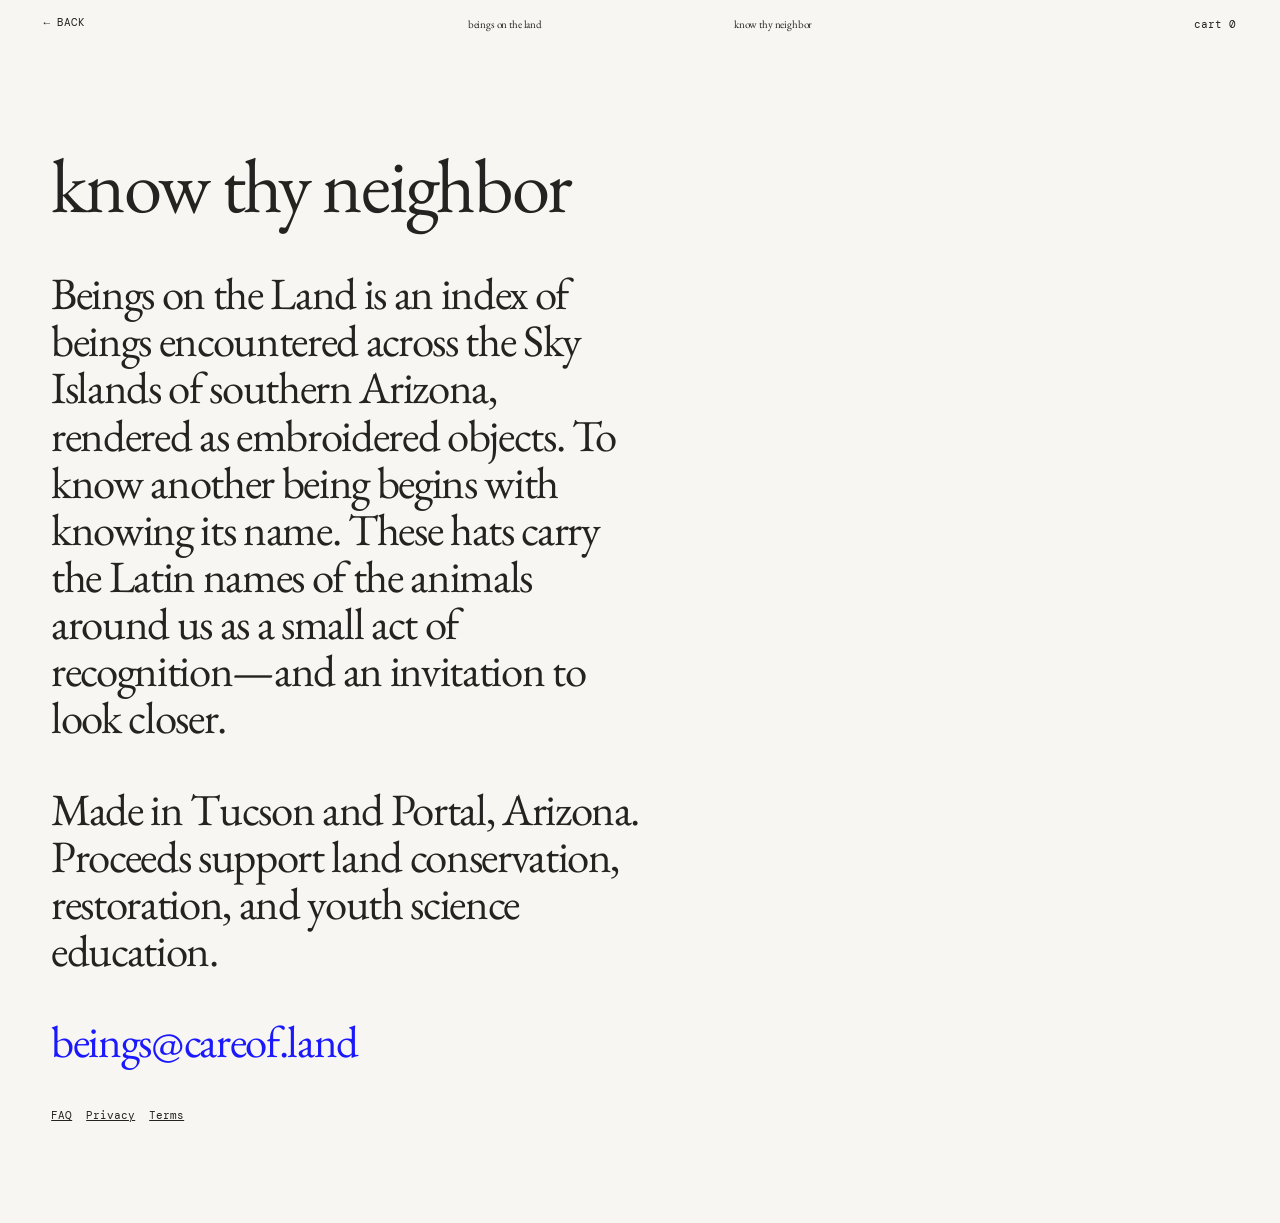
==== about.html @ 35c015ee "Initial site" ====
<!doctype html>
<html lang="en"><head><meta charset="utf-8"><meta name="viewport" content="width=device-width, initial-scale=1"><title>know thy neighbor — beings on the land</title><link rel="stylesheet" href="style.css"></head>
<body class="text-page about-page"><header class="site-header"><a class="site-title" href="index.html">beings on the land</a><nav aria-label="Primary"><a href="index.html">beings on the land</a><a href="about.html" aria-current="page">know thy neighbor</a></nav><button class="cart-toggle" type="button" aria-expanded="false" aria-controls="cart-drawer">cart <span data-cart-count>0</span></button></header><main class="prose"><h1>know thy neighbor</h1><p>Beings on the Land is an index of beings encountered across the Sky Islands of southern Arizona, rendered as embroidered objects. To know another being begins with knowing its name. These hats carry the Latin names of the animals around us as a small act of recognition—and an invitation to look closer.</p><p>Made in Tucson and Portal, Arizona. Proceeds support land conservation, restoration, and youth science education.</p><p class="contact"><a href="mailto:beings@careof.land">beings@careof.land</a></p><p class="page-links"><a href="faq.html">FAQ</a> <a href="privacy.html">Privacy</a> <a href="terms.html">Terms</a></p></main><a class="back-link" href="index.html">← BACK</a><div id="cart-root"></div><script src="products.js"></script><script src="cart.js"></script></body></html>
---- style.css ----
@import url('https://fonts.googleapis.com/css2?family=DM+Mono:wght@400&family=EB+Garamond:wght@400&display=swap');
@font-face { font-family:"Alte Haas Grotesk"; src:url("fonts/AlteHaasGroteskBold.ttf") format("truetype"); font-style:normal; font-weight:700; font-display:swap; }
:root { --paper:#f8f6f2; --ink:#242321; --blue:rgba(2,0,255,.9); --line:rgba(36,35,33,.25); }
* { box-sizing:border-box; } html { background:var(--paper); } body { margin:0; color:var(--ink); background:var(--paper); font-family:"DM Mono", monospace; font-size:11px; } a { color:inherit; } button { font:inherit; color:inherit; }
.site-header { position:fixed; inset:0 0 auto; z-index:2; display:grid; grid-template-columns:1fr auto 1fr; align-items:center; padding:17px 3.4vw; pointer-events:none; } .site-header a,.site-header button { pointer-events:auto; } .site-title { font-family:"EB Garamond",Garamond,serif; font-size:11px; font-weight:400; line-height:1.1; letter-spacing:-.014em; text-decoration:none; visibility:hidden; } nav { display:flex; gap:15vw; } nav a { font-family:"EB Garamond",Garamond,serif; font-size:11px; font-weight:400; line-height:1.1; letter-spacing:-.014em; text-decoration:none; } nav a:hover,.prose a:hover { text-decoration:underline; } .cart-toggle { justify-self:end; border:0; padding:0; background:none; cursor:pointer; }
.animal-index { position:relative; z-index:1; padding:62px 16px 8vh; max-width:1000px; } .animal { position:relative; width:max-content; max-width:100%; } .animal-link { position:relative; z-index:2; display:block; font-family:"EB Garamond",Garamond,serif; font-style:italic; font-weight:400; font-size:clamp(2.8rem,4vw,4rem); line-height:1.05; letter-spacing:-.03em; text-decoration:none; white-space:nowrap; } .animal-image { position:absolute; z-index:1; left:55%; top:38%; width:min(42vw,470px); aspect-ratio:4/3; object-fit:cover; opacity:0; transform:translate(-12%,-46%) scale(.97); transition:opacity .2s ease,transform .25s ease; pointer-events:none; } .animal:hover .animal-image,.animal:focus-within .animal-image { opacity:1; transform:translate(-12%,-46%) scale(1); pointer-events:auto; }
.filter-nav { position:fixed; z-index:3; bottom:8px; left:50%; display:flex; gap:13px; transform:translateX(-50%); align-items:center; white-space:nowrap; } .filter-nav button { padding:0; border:0; background:none; color:rgba(0,0,0,.75); font-family:"Diatype Mono Variable","DM Mono",monospace; font-size:.55rem; font-style:normal; font-weight:450; line-height:1.1; letter-spacing:0; font-variation-settings:'slnt' 0,'MONO' 1; text-transform:lowercase; cursor:pointer; } .filter-nav button:hover,.filter-nav button:focus-visible,.filter-nav button[aria-pressed="true"] { text-decoration:underline; text-underline-offset:2px; }
.back-link { position:fixed; z-index:21; top:17px; left:3.4vw; color:inherit; font-family:"DM Mono",monospace; font-size:11px; line-height:1; text-decoration:none; } .back-link:hover,.back-link:focus-visible { text-decoration:underline; text-underline-offset:2px; } .product-page .site-title { visibility:hidden; }
.index-page { background:transparent; } .landing { position:fixed; z-index:0; inset:0; display:flex; overflow:hidden; align-items:flex-start; justify-content:flex-start; background:var(--blue); color:rgba(255,255,255,.8); transition:opacity .24s ease,visibility .24s; } .landing-dismiss { position:fixed; z-index:50; inset:0; width:100%; height:100%; border:0; padding:0; background:transparent; cursor:pointer; } .landing.is-gone,.landing-dismiss.is-gone { opacity:0; visibility:hidden; pointer-events:none; } .overlay-1 { --text-style:"overlay"; display:block; margin:10px 0 0 16px; color:rgba(255,255,255,.8); font-family:"Alte Haas Grotesk","Arial Rounded MT Bold",Arial,sans-serif; font-size:22vw; font-style:normal; font-weight:700; line-height:1; letter-spacing:-.025em; text-align:left; white-space:nowrap; } .overlay-1 a { color:rgba(255,255,255,.8); border-bottom:0 solid rgba(127,127,127,.2); text-decoration:none; } .overlay-1 .trademark { position:static; display:inline; margin-left:.025em; color:inherit; font-family:inherit; font-size:.56em; font-weight:inherit; line-height:1; vertical-align:baseline; } .landing > span { position:absolute; bottom:10px; font-size:10px; color:rgba(255,255,255,.8); }
.product { display:grid; grid-template-columns:minmax(0,1.25fr) minmax(260px,.75fr); gap:7vw; max-width:1240px; margin:auto; padding:96px 4vw 7vw; } .product-image { width:100%; aspect-ratio:4/3; object-fit:cover; } .product-info { align-self:start; padding-top:10px; } .product h1,.prose h1 { margin:0 0 28px; font-family:"EB Garamond",Garamond,serif; font-size:clamp(3.4rem,6vw,6rem); font-style:normal; font-weight:400; line-height:1.05; letter-spacing:-.03em; } .price { margin-bottom:32px; font-size:13px; } fieldset { border:0; margin:0 0 34px; padding:0; } legend { margin-bottom:12px; } .color-options { display:flex; flex-wrap:wrap; gap:8px; } .color-options button { border:1px solid var(--ink); padding:8px 10px; background:transparent; cursor:pointer; } .color-options button[aria-pressed="true"] { background:var(--ink); color:var(--paper); } .add-button { width:100%; border:1px solid var(--ink); padding:13px; background:var(--ink); color:var(--paper); cursor:pointer; } .add-button:hover { background:transparent; color:var(--ink); }
.prose { max-width:700px; padding:145px 4vw 10vh; } .prose p { max-width:590px; font-family:"EB Garamond",Garamond,serif; font-size:clamp(2rem,3.5vw,3.2rem); line-height:1.05; letter-spacing:-.03em; }
.contact a { color:var(--blue); text-decoration:none; } .contact a:hover,.contact a:focus-visible { text-decoration:none; } .page-links { display:flex; gap:14px; font-family:"Diatype Mono Variable","DM Mono",monospace !important; font-size:11px !important; letter-spacing:0 !important; } .about-page .site-title { visibility:hidden; } .faq section { margin:0 0 58px; } .faq h2 { margin:0 0 16px; font-family:"EB Garamond",Garamond,serif; font-size:clamp(2.8rem,4vw,4rem); font-style:italic; font-weight:400; line-height:1; letter-spacing:-.03em; } .faq h3 { margin:24px 0 5px; font-family:"Diatype Mono Variable","DM Mono",monospace; font-size:11px; font-weight:400; } .faq h3 + p,.terms p { margin:0; font-size:clamp(1.35rem,2vw,1.8rem); line-height:1.03; }
.cart-backdrop { position:fixed; z-index:29; inset:0; background:rgba(36,35,33,.16); } .cart-drawer { position:fixed; z-index:30; top:0; right:0; height:100%; width:min(440px,100%); padding:30px; background:var(--paper); border-left:1px solid var(--ink); transform:translateX(101%); transition:transform .25s ease; display:flex; flex-direction:column; } .cart-drawer.open { transform:translateX(0); } .cart-head { display:flex; justify-content:space-between; margin-bottom:35px; } .cart-close { border:0; padding:0; background:none; cursor:pointer; } .cart-item { display:grid; grid-template-columns:76px 1fr auto; gap:12px; margin-bottom:18px; } .cart-item img { width:76px; height:57px; object-fit:cover; } .cart-item p { margin:0 0 5px; } .remove { align-self:end; border:0; padding:0; background:none; text-decoration:underline; cursor:pointer; } .cart-footer { margin-top:auto; border-top:1px solid var(--line); padding-top:16px; } .checkout { display:block; width:100%; margin-top:14px; border:1px solid var(--ink); padding:13px; background:var(--ink); color:var(--paper); text-align:center; text-decoration:none; }
@media (max-width:650px) { .site-header { padding:18px 18px; grid-template-columns:1fr auto; } .site-title { visibility:visible; font-size:11px; } .site-header nav { display:none; } .animal-index { padding:62px 18px 50px; } .animal-link { font-size:13vw; line-height:1.05; white-space:normal; } .animal-image { display:none; } .filter-nav { bottom:11px; gap:9px; max-width:100%; overflow-x:auto; padding:0 12px; } .filter-nav button { font-size:.5rem; } .back-link { top:18px; left:18px; font-size:11px; } .overlay-1 { margin:15px 0 0 15px; font-size:22vw; } .product { display:block; padding:65px 18px 9vh; } .product-info { padding-top:28px; } .prose { padding:110px 18px 9vh; } }
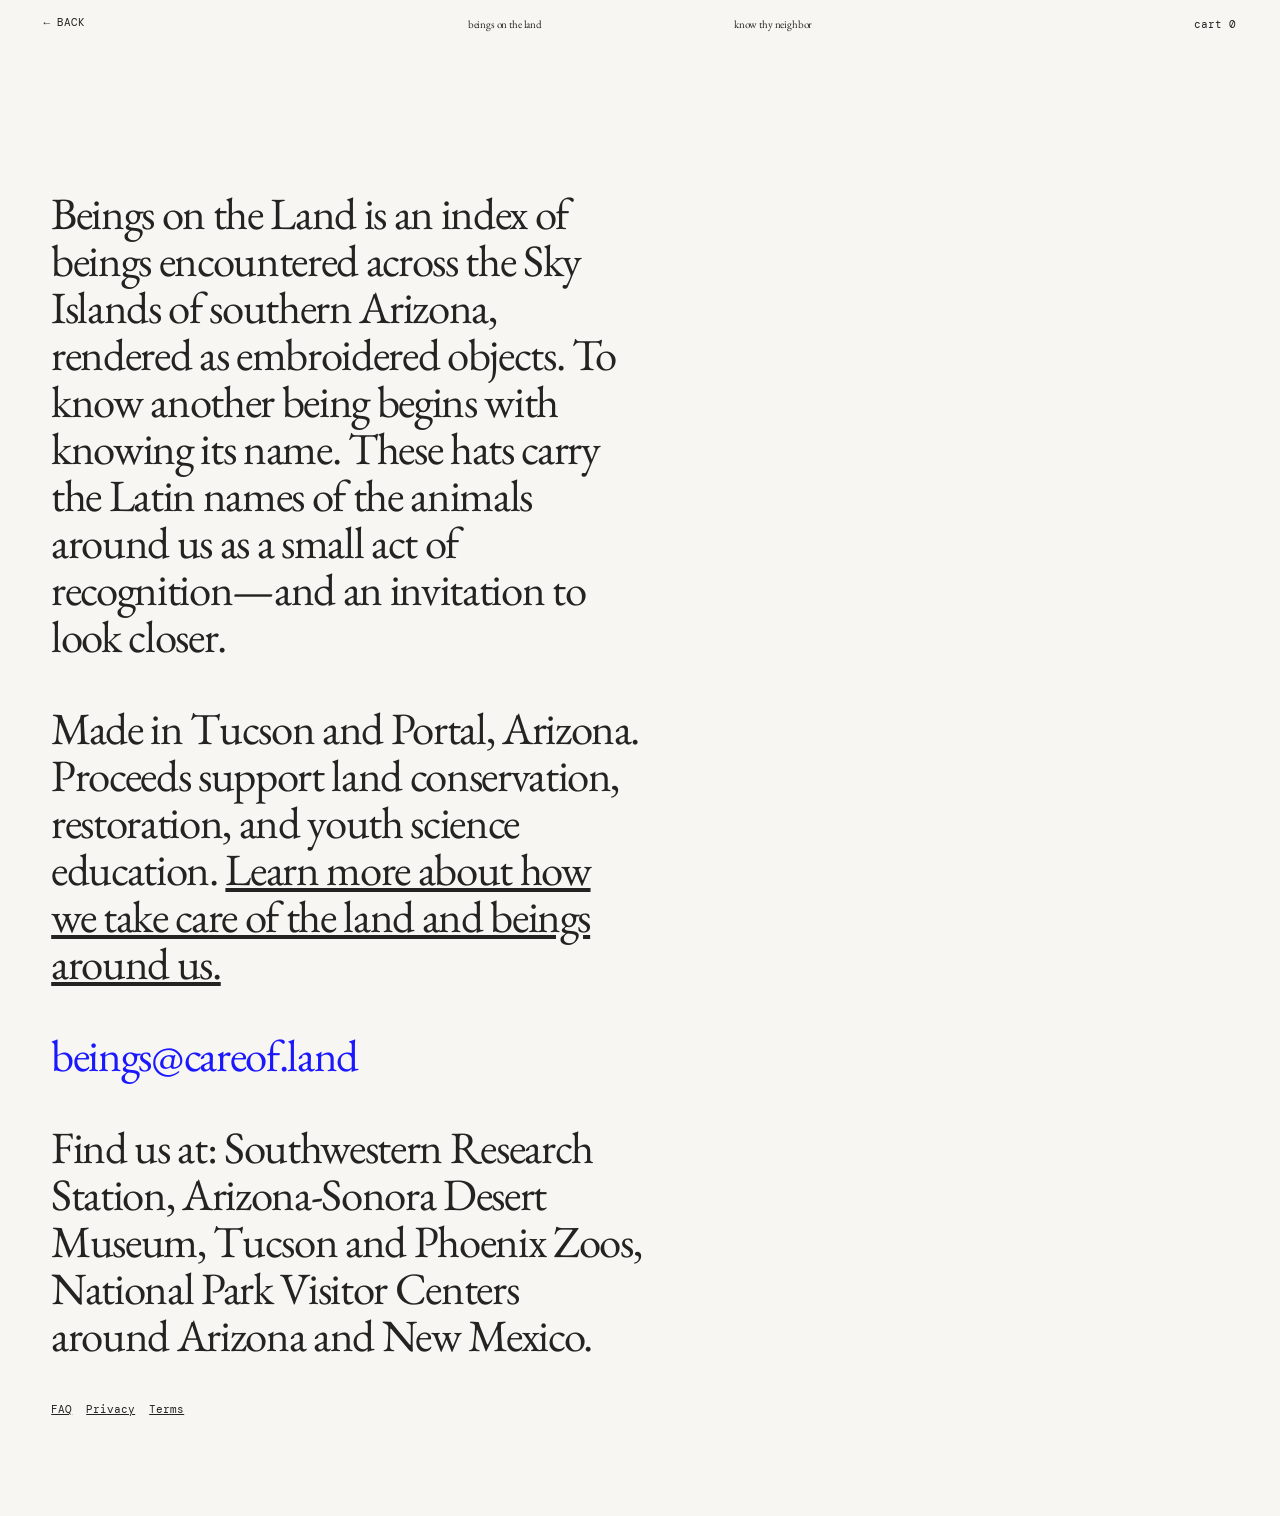
==== commit 43485bc6: "Add care page, simplify about page, fix terms page type Build /care as a new page in the index's lar" ====
--- a/about.html
+++ b/about.html
@@ -1,3 +1,3 @@
 <!doctype html>
 <html lang="en"><head><meta charset="utf-8"><meta name="viewport" content="width=device-width, initial-scale=1"><title>know thy neighbor — beings on the land</title><link rel="stylesheet" href="style.css"></head>
-<body class="text-page about-page"><header class="site-header"><a class="site-title" href="index.html">beings on the land</a><nav aria-label="Primary"><a href="index.html">beings on the land</a><a href="about.html" aria-current="page">know thy neighbor</a></nav><button class="cart-toggle" type="button" aria-expanded="false" aria-controls="cart-drawer">cart <span data-cart-count>0</span></button></header><main class="prose"><h1>know thy neighbor</h1><p>Beings on the Land is an index of beings encountered across the Sky Islands of southern Arizona, rendered as embroidered objects. To know another being begins with knowing its name. These hats carry the Latin names of the animals around us as a small act of recognition—and an invitation to look closer.</p><p>Made in Tucson and Portal, Arizona. Proceeds support land conservation, restoration, and youth science education.</p><p class="contact"><a href="mailto:beings@careof.land">beings@careof.land</a></p><p class="page-links"><a href="faq.html">FAQ</a> <a href="privacy.html">Privacy</a> <a href="terms.html">Terms</a></p></main><a class="back-link" href="index.html">← BACK</a><div id="cart-root"></div><script src="products.js"></script><script src="cart.js"></script></body></html>
+<body class="text-page about-page"><header class="site-header"><a class="site-title" href="index.html">beings on the land</a><nav aria-label="Primary"><a href="index.html">beings on the land</a><a href="about.html" aria-current="page">know thy neighbor</a></nav><button class="cart-toggle" type="button" aria-expanded="false" aria-controls="cart-drawer">cart <span data-cart-count>0</span></button></header><main class="prose"><p>Beings on the Land is an index of beings encountered across the Sky Islands of southern Arizona, rendered as embroidered objects. To know another being begins with knowing its name. These hats carry the Latin names of the animals around us as a small act of recognition—and an invitation to look closer.</p><p>Made in Tucson and Portal, Arizona. Proceeds support land conservation, restoration, and youth science education. <a href="care.html">Learn more about how we take care of the land and beings around us.</a></p><p class="contact"><a href="mailto:beings@careof.land">beings@careof.land</a></p><p>Find us at: Southwestern Research Station, Arizona-Sonora Desert Museum, Tucson and Phoenix Zoos, National Park Visitor Centers around Arizona and New Mexico.</p><p class="page-links"><a href="faq.html">FAQ</a> <a href="privacy.html">Privacy</a> <a href="terms.html">Terms</a></p></main><a class="back-link" href="index.html">← BACK</a><div id="cart-root"></div><script src="products.js"></script><script src="cart.js"></script></body></html>
--- a/style.css
+++ b/style.css
@@ -6,9 +6,16 @@
 .animal-index { position:relative; z-index:1; padding:62px 16px 8vh; max-width:1000px; } .animal { position:relative; width:max-content; max-width:100%; } .animal-link { position:relative; z-index:2; display:block; font-family:"EB Garamond",Garamond,serif; font-style:italic; font-weight:400; font-size:clamp(2.8rem,4vw,4rem); line-height:1.05; letter-spacing:-.03em; text-decoration:none; white-space:nowrap; } .animal-image { position:absolute; z-index:1; left:55%; top:38%; width:min(42vw,470px); aspect-ratio:4/3; object-fit:cover; opacity:0; transform:translate(-12%,-46%) scale(.97); transition:opacity .2s ease,transform .25s ease; pointer-events:none; } .animal:hover .animal-image,.animal:focus-within .animal-image { opacity:1; transform:translate(-12%,-46%) scale(1); pointer-events:auto; }
 .filter-nav { position:fixed; z-index:3; bottom:8px; left:50%; display:flex; gap:13px; transform:translateX(-50%); align-items:center; white-space:nowrap; } .filter-nav button { padding:0; border:0; background:none; color:rgba(0,0,0,.75); font-family:"Diatype Mono Variable","DM Mono",monospace; font-size:.55rem; font-style:normal; font-weight:450; line-height:1.1; letter-spacing:0; font-variation-settings:'slnt' 0,'MONO' 1; text-transform:lowercase; cursor:pointer; } .filter-nav button:hover,.filter-nav button:focus-visible,.filter-nav button[aria-pressed="true"] { text-decoration:underline; text-underline-offset:2px; }
 .back-link { position:fixed; z-index:21; top:17px; left:3.4vw; color:inherit; font-family:"DM Mono",monospace; font-size:11px; line-height:1; text-decoration:none; } .back-link:hover,.back-link:focus-visible { text-decoration:underline; text-underline-offset:2px; } .product-page .site-title { visibility:hidden; }
-.index-page { background:transparent; } .landing { position:fixed; z-index:0; inset:0; display:flex; overflow:hidden; align-items:flex-start; justify-content:flex-start; background:var(--blue); color:rgba(255,255,255,.8); transition:opacity .24s ease,visibility .24s; } .landing-dismiss { position:fixed; z-index:50; inset:0; width:100%; height:100%; border:0; padding:0; background:transparent; cursor:pointer; } .landing.is-gone,.landing-dismiss.is-gone { opacity:0; visibility:hidden; pointer-events:none; } .overlay-1 { --text-style:"overlay"; display:block; margin:10px 0 0 16px; color:rgba(255,255,255,.8); font-family:"Alte Haas Grotesk","Arial Rounded MT Bold",Arial,sans-serif; font-size:22vw; font-style:normal; font-weight:700; line-height:1; letter-spacing:-.025em; text-align:left; white-space:nowrap; } .overlay-1 a { color:rgba(255,255,255,.8); border-bottom:0 solid rgba(127,127,127,.2); text-decoration:none; } .overlay-1 .trademark { position:static; display:inline; margin-left:.025em; color:inherit; font-family:inherit; font-size:.56em; font-weight:inherit; line-height:1; vertical-align:baseline; } .landing > span { position:absolute; bottom:10px; font-size:10px; color:rgba(255,255,255,.8); }
+.index-page { background:transparent; } .landing { position:fixed; z-index:0; top:0; right:0; left:0; height:100vh; height:100svh; height:100dvh; padding-top:env(safe-area-inset-top); padding-bottom:env(safe-area-inset-bottom); display:flex; overflow:hidden; align-items:flex-start; justify-content:flex-start; background:rgb(2,0,255); color:rgba(255,255,255,.8); transition:opacity .24s ease,visibility .24s; } .landing-dismiss { position:fixed; z-index:50; top:0; right:0; left:0; height:100vh; height:100svh; height:100dvh; width:auto; border:0; padding:0; background:transparent; cursor:pointer; } .landing.is-gone,.landing-dismiss.is-gone { opacity:0; visibility:hidden; pointer-events:none; } .overlay-1 { --text-style:"overlay"; display:block; margin:10px 0 0 16px; color:rgba(255,255,255,.8); font-family:"Alte Haas Grotesk","Arial Rounded MT Bold",Arial,sans-serif; font-size:22vw; font-style:normal; font-weight:700; line-height:1; letter-spacing:-.025em; text-align:left; white-space:nowrap; } .overlay-1 a { color:rgba(255,255,255,.8); border-bottom:0 solid rgba(127,127,127,.2); text-decoration:none; } .overlay-1 .trademark { position:static; display:inline; margin-left:.025em; color:inherit; font-family:inherit; font-size:.56em; font-weight:inherit; line-height:1; vertical-align:baseline; } .landing > span { position:absolute; top:calc(50% + 22vw + 5px); left:50%; width:max-content; transform:translate(-50%,-50%); font-size:10px; color:rgba(255,255,255,.8); }
 .product { display:grid; grid-template-columns:minmax(0,1.25fr) minmax(260px,.75fr); gap:7vw; max-width:1240px; margin:auto; padding:96px 4vw 7vw; } .product-image { width:100%; aspect-ratio:4/3; object-fit:cover; } .product-info { align-self:start; padding-top:10px; } .product h1,.prose h1 { margin:0 0 28px; font-family:"EB Garamond",Garamond,serif; font-size:clamp(3.4rem,6vw,6rem); font-style:normal; font-weight:400; line-height:1.05; letter-spacing:-.03em; } .price { margin-bottom:32px; font-size:13px; } fieldset { border:0; margin:0 0 34px; padding:0; } legend { margin-bottom:12px; } .color-options { display:flex; flex-wrap:wrap; gap:8px; } .color-options button { border:1px solid var(--ink); padding:8px 10px; background:transparent; cursor:pointer; } .color-options button[aria-pressed="true"] { background:var(--ink); color:var(--paper); } .add-button { width:100%; border:1px solid var(--ink); padding:13px; background:var(--ink); color:var(--paper); cursor:pointer; } .add-button:hover { background:transparent; color:var(--ink); }
 .prose { max-width:700px; padding:145px 4vw 10vh; } .prose p { max-width:590px; font-family:"EB Garamond",Garamond,serif; font-size:clamp(2rem,3.5vw,3.2rem); line-height:1.05; letter-spacing:-.03em; }
-.contact a { color:var(--blue); text-decoration:none; } .contact a:hover,.contact a:focus-visible { text-decoration:none; } .page-links { display:flex; gap:14px; font-family:"Diatype Mono Variable","DM Mono",monospace !important; font-size:11px !important; letter-spacing:0 !important; } .about-page .site-title { visibility:hidden; } .faq section { margin:0 0 58px; } .faq h2 { margin:0 0 16px; font-family:"EB Garamond",Garamond,serif; font-size:clamp(2.8rem,4vw,4rem); font-style:italic; font-weight:400; line-height:1; letter-spacing:-.03em; } .faq h3 { margin:24px 0 5px; font-family:"Diatype Mono Variable","DM Mono",monospace; font-size:11px; font-weight:400; } .faq h3 + p,.terms p { margin:0; font-size:clamp(1.35rem,2vw,1.8rem); line-height:1.03; }
+.story { position:relative; z-index:1; padding:62px 16px 8vh; max-width:1000px; } .story p { margin:0; font-family:"EB Garamond",Garamond,serif; font-weight:400; font-size:clamp(2.8rem,5vw,4.5rem); line-height:1.05; letter-spacing:-.03em; }
+.term { position:relative; display:inline-block; }
+.term-italic { font-style:italic; }
+.term-underline { text-decoration:underline; text-underline-offset:4px; }
+.term-image { position:absolute; z-index:5; left:50%; bottom:100%; margin-bottom:16px; width:min(40vw,420px); aspect-ratio:4/3; object-fit:cover; opacity:0; transform:translate(-50%,6px) scale(.97); transition:opacity .2s ease,transform .25s ease; pointer-events:none; }
+.term:hover .term-image,.term:focus .term-image,.term:focus-within .term-image { opacity:1; transform:translate(-50%,0) scale(1); pointer-events:auto; }
+.contact a { color:var(--blue); text-decoration:none; } .contact a:hover,.contact a:focus-visible { text-decoration:none; } .page-links { display:flex; gap:14px; font-family:"Diatype Mono Variable","DM Mono",monospace !important; font-size:11px !important; letter-spacing:0 !important; } .about-page .site-title { visibility:hidden; } .faq section { margin:0 0 58px; } .faq h2 { margin:0 0 16px; font-family:"EB Garamond",Garamond,serif; font-size:clamp(2.8rem,4vw,4rem); font-style:italic; font-weight:400; line-height:1; letter-spacing:-.03em; } .faq h3 { margin:24px 0 5px; font-family:"Diatype Mono Variable","DM Mono",monospace; font-size:11px; font-weight:400; } .faq h3 + p { margin:0; font-size:clamp(1.35rem,2vw,1.8rem); line-height:1.03; }
+.terms p { max-width:590px; font-size:clamp(1.35rem,2vw,1.8rem); line-height:1.05; letter-spacing:-.03em; }
 .cart-backdrop { position:fixed; z-index:29; inset:0; background:rgba(36,35,33,.16); } .cart-drawer { position:fixed; z-index:30; top:0; right:0; height:100%; width:min(440px,100%); padding:30px; background:var(--paper); border-left:1px solid var(--ink); transform:translateX(101%); transition:transform .25s ease; display:flex; flex-direction:column; } .cart-drawer.open { transform:translateX(0); } .cart-head { display:flex; justify-content:space-between; margin-bottom:35px; } .cart-close { border:0; padding:0; background:none; cursor:pointer; } .cart-item { display:grid; grid-template-columns:76px 1fr auto; gap:12px; margin-bottom:18px; } .cart-item img { width:76px; height:57px; object-fit:cover; } .cart-item p { margin:0 0 5px; } .remove { align-self:end; border:0; padding:0; background:none; text-decoration:underline; cursor:pointer; } .cart-footer { margin-top:auto; border-top:1px solid var(--line); padding-top:16px; } .checkout { display:block; width:100%; margin-top:14px; border:1px solid var(--ink); padding:13px; background:var(--ink); color:var(--paper); text-align:center; text-decoration:none; }
-@media (max-width:650px) { .site-header { padding:18px 18px; grid-template-columns:1fr auto; } .site-title { visibility:visible; font-size:11px; } .site-header nav { display:none; } .animal-index { padding:62px 18px 50px; } .animal-link { font-size:13vw; line-height:1.05; white-space:normal; } .animal-image { display:none; } .filter-nav { bottom:11px; gap:9px; max-width:100%; overflow-x:auto; padding:0 12px; } .filter-nav button { font-size:.5rem; } .back-link { top:18px; left:18px; font-size:11px; } .overlay-1 { margin:15px 0 0 15px; font-size:22vw; } .product { display:block; padding:65px 18px 9vh; } .product-info { padding-top:28px; } .prose { padding:110px 18px 9vh; } }
+@media (max-width:650px) { .site-header { padding:18px 18px; grid-template-columns:1fr auto 1fr; } .site-title { visibility:visible; font-size:11px; } .site-header nav { display:flex; justify-self:center; gap:0; } .site-header nav a:first-child { display:none; } .animal-index { padding:62px 18px 90px; } .animal-link { font-size:13vw; line-height:1.05; white-space:normal; margin-bottom:.2em; } .animal-image { display:none; } .term-image { display:none; } .filter-nav { left:0; right:0; bottom:0; width:100%; transform:none; justify-content:center; gap:16px; max-width:100%; overflow-x:auto; padding:14px 12px calc(14px + env(safe-area-inset-bottom)); background:var(--paper); border-top:1px solid var(--line); } .filter-nav button { font-size:.7rem; } .back-link { top:18px; left:18px; font-size:11px; } .overlay-1 { margin:15px 0 0 15px; font-size:22vw; } .landing > span { top:calc(50% + 22vw + 7.5px); } .product { display:block; padding:65px 18px 9vh; } .product-info { padding-top:28px; } .prose { padding:110px 18px 9vh; } .story { padding:90px 18px 12vh; } .story p { font-size:10vw; } }
